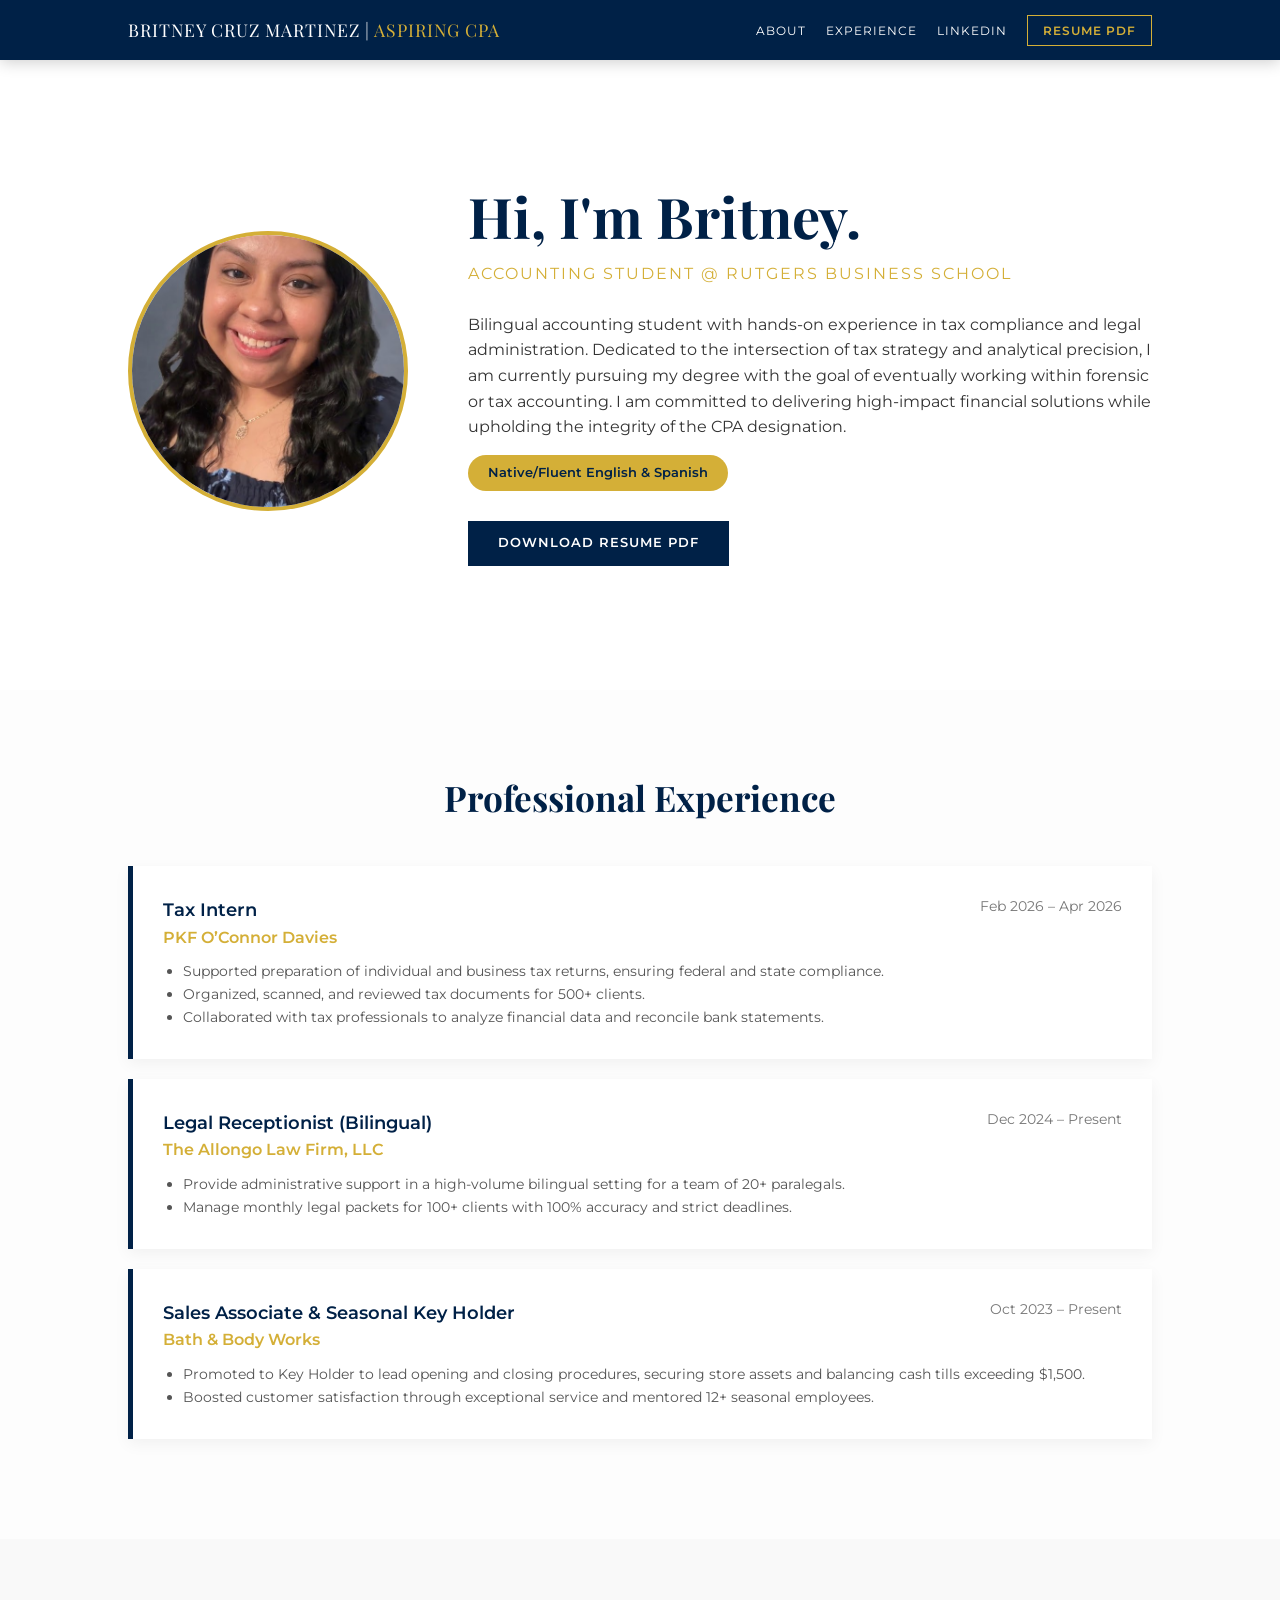
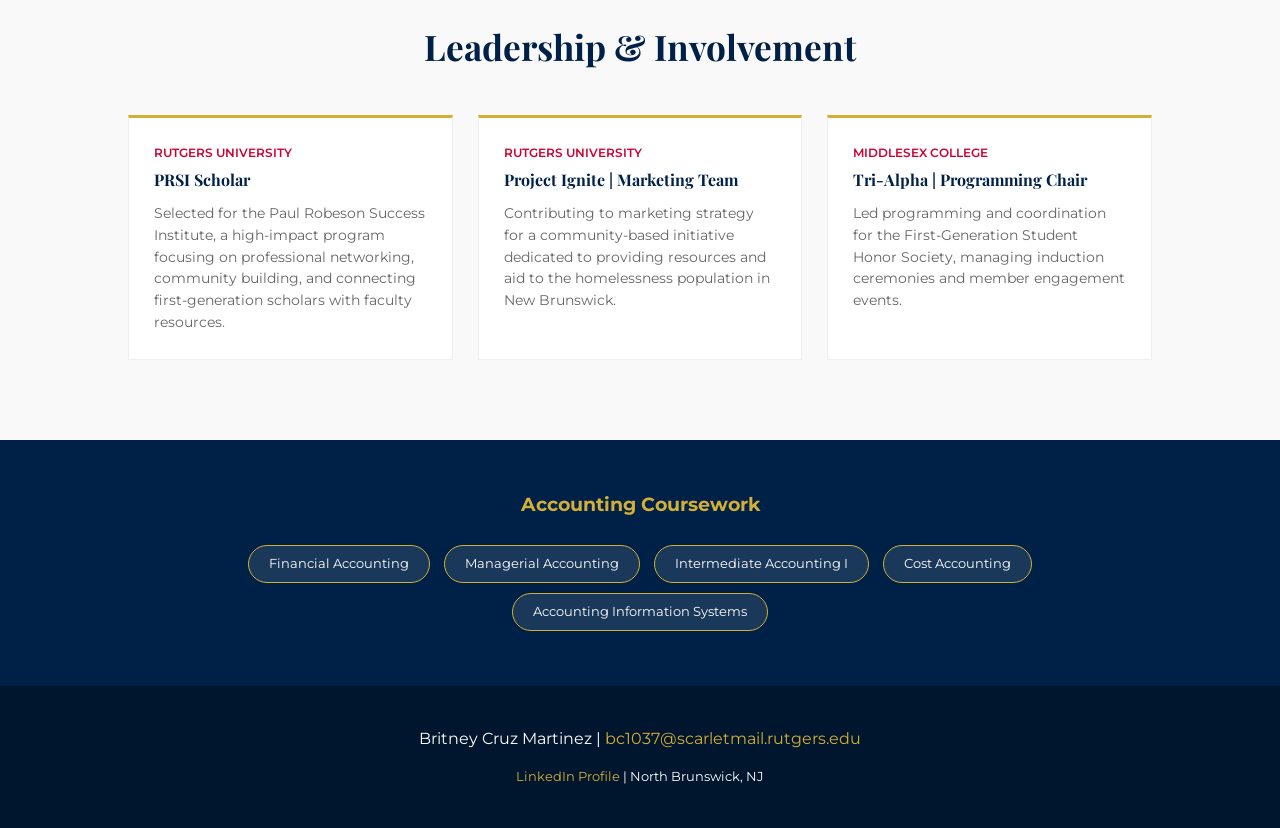
==== index.html @ cc2e30fb "Add files via upload" ====
<!DOCTYPE html>
<html lang="en">
<head>
    <meta charset="UTF-8">
    <meta name="viewport" content="width=device-width, initial-scale=1.0">
    <title>Britney Cruz Martinez | Aspiring CPA</title>
    <link href="https://fonts.googleapis.com/css2?family=Playfair+Display:wght@700&family=Montserrat:wght@300;400;600&display=swap" rel="stylesheet">
    <style>
        :root {
            --navy: #002147;
            --gold: #D4AF37;
            --white: #ffffff;
            --off-white: #FDFDFD;
            --text-dark: #333333;
            --transition: all 0.4s cubic-bezier(0.165, 0.84, 0.44, 1);
        }

        html { scroll-behavior: smooth; }
        * { margin: 0; padding: 0; box-sizing: border-box; }

        body {
            background-color: var(--off-white);
            color: var(--text-dark);
            font-family: 'Montserrat', sans-serif;
            line-height: 1.6;
        }

        /* --- Navigation --- */
        nav {
            position: sticky; top: 0; background: var(--navy);
            padding: 1rem 10%; display: flex; justify-content: space-between;
            align-items: center; z-index: 1000; box-shadow: 0 2px 15px rgba(0,0,0,0.2);
        }
        .logo { color: var(--white); font-family: 'Playfair Display', serif; font-size: 1.1rem; text-transform: uppercase; letter-spacing: 1px; }
        .logo span { color: var(--gold); }
        nav ul { display: flex; list-style: none; gap: 20px; align-items: center; }
        nav a { color: var(--white); text-decoration: none; font-size: 0.75rem; text-transform: uppercase; letter-spacing: 1px; transition: var(--transition); }
        nav a:hover { color: var(--gold); }
        .nav-resume { border: 1px solid var(--gold); padding: 7px 15px; color: var(--gold) !important; font-weight: 600; }

        /* --- Hero --- */
        .hero { padding: 80px 10%; display: flex; align-items: center; gap: 60px; min-height: 70vh; background: white; }
        .profile-frame img { width: 280px; height: 280px; border-radius: 50%; border: 4px solid var(--gold); object-fit: cover; }
        .hero-content h1 { font-family: 'Playfair Display', serif; font-size: 3.5rem; color: var(--navy); line-height: 1.1; }
        .hero-content h2 { color: var(--gold); font-weight: 400; text-transform: uppercase; letter-spacing: 2px; margin: 15px 0 25px 0; font-size: 1rem; }
        .hero-btn { display: inline-block; margin-top: 25px; padding: 12px 30px; background: var(--navy); color: white; text-decoration: none; font-weight: 600; font-size: 0.8rem; letter-spacing: 1px; text-transform: uppercase; transition: var(--transition); }
        .hero-btn:hover { background: var(--gold); color: var(--navy); }

        /* --- Experience Section --- */
        .experience { padding: 80px 10%; }
        .section-header { font-family: 'Playfair Display', serif; color: var(--navy); margin-bottom: 40px; text-align: center; font-size: 2.2rem; }
        .job-card { background: white; padding: 30px; margin-bottom: 20px; border-left: 5px solid var(--navy); box-shadow: 0 5px 15px rgba(0,0,0,0.05); }
        .job-header { display: flex; justify-content: space-between; align-items: flex-start; margin-bottom: 10px; }
        .job-title { font-weight: 600; color: var(--navy); font-size: 1.1rem; }
        .company { color: var(--gold); font-weight: 600; }
        .date { font-size: 0.85rem; color: #777; }
        .job-card ul { padding-left: 20px; font-size: 0.9rem; color: #555; }

        /* --- Leadership Grid --- */
        .leadership { padding: 80px 10%; background: #f9f9f9; }
        .lead-grid { display: grid; grid-template-columns: repeat(auto-fit, minmax(300px, 1fr)); gap: 25px; }
        .lead-card { background: white; padding: 25px; border: 1px solid #eee; border-top: 3px solid var(--gold); }
        .lead-card h4 { color: var(--navy); margin-bottom: 10px; font-family: 'Playfair Display', serif; }
        .lead-card p { font-size: 0.85rem; color: #666; }
        .tag-rutgers { color: #cc0033; font-weight: 600; font-size: 0.75rem; text-transform: uppercase; display: block; margin-bottom: 5px; }

        /* --- Skills Bar --- */
        .skills-bar { background: var(--navy); padding: 50px 10%; text-align: center; color: white; }
        .pill { display: inline-block; padding: 8px 20px; background: rgba(255,255,255,0.1); color: white; border: 1px solid var(--gold); border-radius: 50px; margin: 5px; font-size: 0.8rem; }
        .pill.gold { background: var(--gold); color: var(--navy); font-weight: 600; border: none; }

        footer { background: #00152e; color: white; padding: 40px 10%; text-align: center; }
        footer a { color: var(--gold); text-decoration: none; }

        @media (max-width: 768px) {
            .hero, .lead-grid { grid-template-columns: 1fr; flex-direction: column; text-align: center; }
            .hero-content h1 { font-size: 2.5rem; }
        }
    </style>
</head>
<body>

    <nav>
        <div class="logo">Britney Cruz Martinez | <span>Aspiring CPA</span></div>
        <ul>
            <li><a href="#about">About</a></li>
            <li><a href="#experience">Experience</a></li>
            <li><a href="https://www.linkedin.com/in/britneycruz" target="_blank">LinkedIn</a></li>
            <li><a href="assets/Resume.pdf" class="nav-resume" target="_blank">Resume PDF</a></li>
        </ul>
    </nav>

    <section class="hero" id="about">
        <div class="profile-frame">
            <img src="assets/ProfilePic.jpg" alt="Britney Cruz Martinez">
        </div>
        <div class="hero-content">
            <h1>Hi, I'm Britney.</h1>
            <h2>ACCOUNTING STUDENT @ RUTGERS BUSINESS SCHOOL</h2>
            <p>Bilingual accounting student with hands-on experience in tax compliance and legal administration. Dedicated to the intersection of tax strategy and analytical precision, I am currently pursuing my degree with the goal of eventually working within forensic or tax accounting. I am committed to delivering high-impact financial solutions while upholding the integrity of the CPA designation.</p>
            <div style="margin-top: 10px;">
                <span class="pill gold" style="color: var(--navy); margin-left: 0;">Native/Fluent English & Spanish</span>
            </div>
            <a href="assets/Resume.pdf" class="hero-btn" target="_blank">Download Resume PDF</a>
        </div>
    </section>

    <section class="experience" id="experience">
        <h2 class="section-header">Professional Experience</h2>

        <div class="job-card">
            <div class="job-header">
                <div>
                    <div class="job-title">Tax Intern</div>
                    <div class="company">PKF O’Connor Davies</div>
                </div>
                <div class="date">Feb 2026 – Apr 2026</div>
            </div>
            <ul>
                <li>Supported preparation of individual and business tax returns, ensuring federal and state compliance.</li>
                <li>Organized, scanned, and reviewed tax documents for 500+ clients.</li>
                <li>Collaborated with tax professionals to analyze financial data and reconcile bank statements.</li>
            </ul>
        </div>

        <div class="job-card">
            <div class="job-header">
                <div>
                    <div class="job-title">Legal Receptionist (Bilingual)</div>
                    <div class="company">The Allongo Law Firm, LLC</div>
                </div>
                <div class="date">Dec 2024 – Present</div>
            </div>
            <ul>
                <li>Provide administrative support in a high-volume bilingual setting for a team of 20+ paralegals.</li>
                <li>Manage monthly legal packets for 100+ clients with 100% accuracy and strict deadlines.</li>
            </ul>
        </div>

        <div class="job-card">
            <div class="job-header">
                <div>
                    <div class="job-title">Sales Associate & Seasonal Key Holder</div>
                    <div class="company">Bath & Body Works</div>
                </div>
                <div class="date">Oct 2023 – Present</div>
            </div>
            <ul>
                <li>Promoted to Key Holder to lead opening and closing procedures, securing store assets and balancing cash tills exceeding $1,500.</li>
                <li>Boosted customer satisfaction through exceptional service and mentored 12+ seasonal employees.</li>
            </ul>
        </div>
    </section>

    <section class="leadership" id="leadership">
        <h2 class="section-header">Leadership & Involvement</h2>
        <div class="lead-grid">
            <div class="lead-card">
                <span class="tag-rutgers">Rutgers University</span>
                <h4>PRSI Scholar</h4>
                <p>Selected for the Paul Robeson Success Institute, a high-impact program focusing on professional networking, community building, and connecting first-generation scholars with faculty resources.</p>
            </div>
            <div class="lead-card">
                <span class="tag-rutgers">Rutgers University</span>
                <h4>Project Ignite | Marketing Team</h4>
                <p>Contributing to marketing strategy for a community-based initiative dedicated to providing resources and aid to the homelessness population in New Brunswick.</p>
            </div>
            <div class="lead-card">
                <span class="tag-rutgers">Middlesex College</span>
                <h4>Tri-Alpha | Programming Chair</h4>
                <p>Led programming and coordination for the First-Generation Student Honor Society, managing induction ceremonies and member engagement events.</p>
            </div>
        </div>
    </section>

    <section class="skills-bar">
        <h3 style="margin-bottom: 20px; color: var(--gold);">Accounting Coursework</h3>
        <span class="pill">Financial Accounting</span>
        <span class="pill">Managerial Accounting</span>
        <span class="pill">Intermediate Accounting I</span>
        <span class="pill">Cost Accounting</span>
        <span class="pill">Accounting Information Systems</span>
    </section>

    <footer>
        <p>Britney Cruz Martinez | <a href="mailto:bc1037@scarletmail.rutgers.edu">bc1037@scarletmail.rutgers.edu</a></p>
        <div style="margin-top: 15px; font-size: 0.8rem;">
            <a href="https://www.linkedin.com/in/britneycruz" target="_blank">LinkedIn Profile</a> | North Brunswick, NJ
        </div>
    </footer>

</body>
</html>
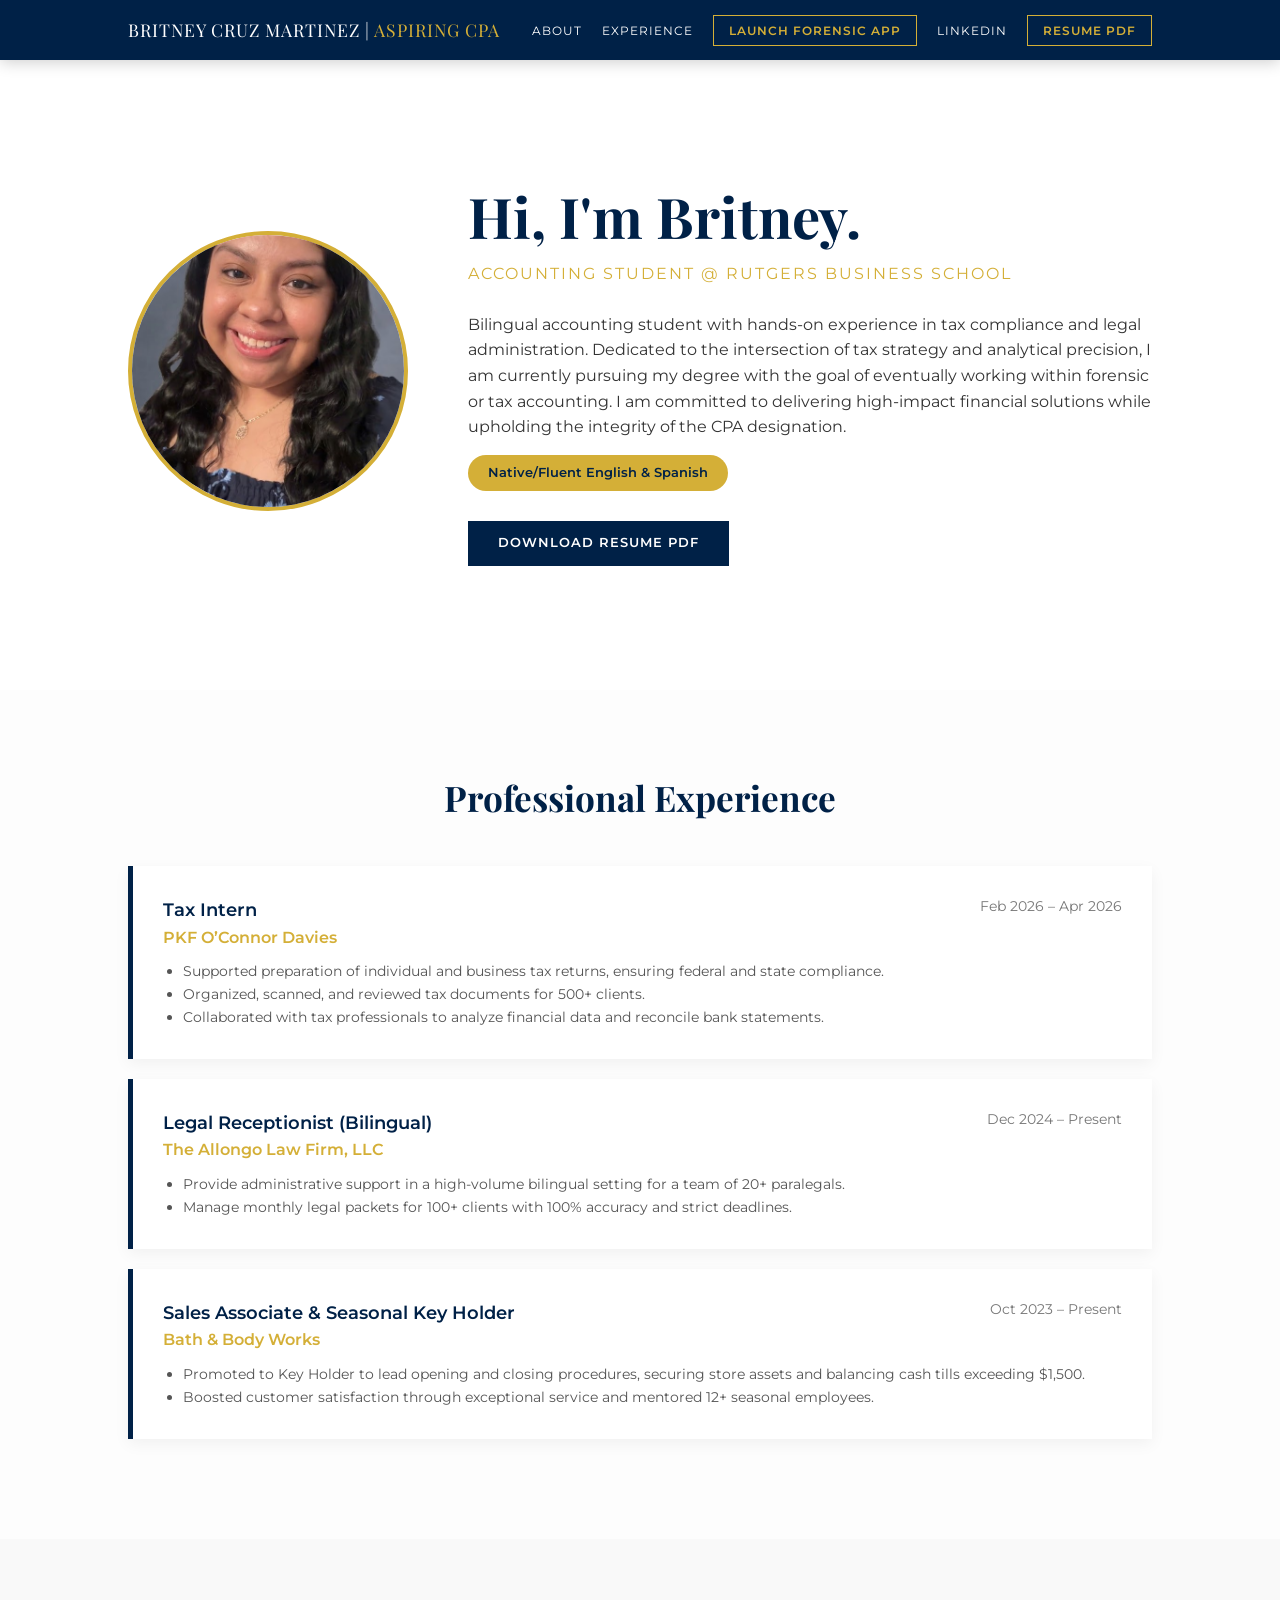
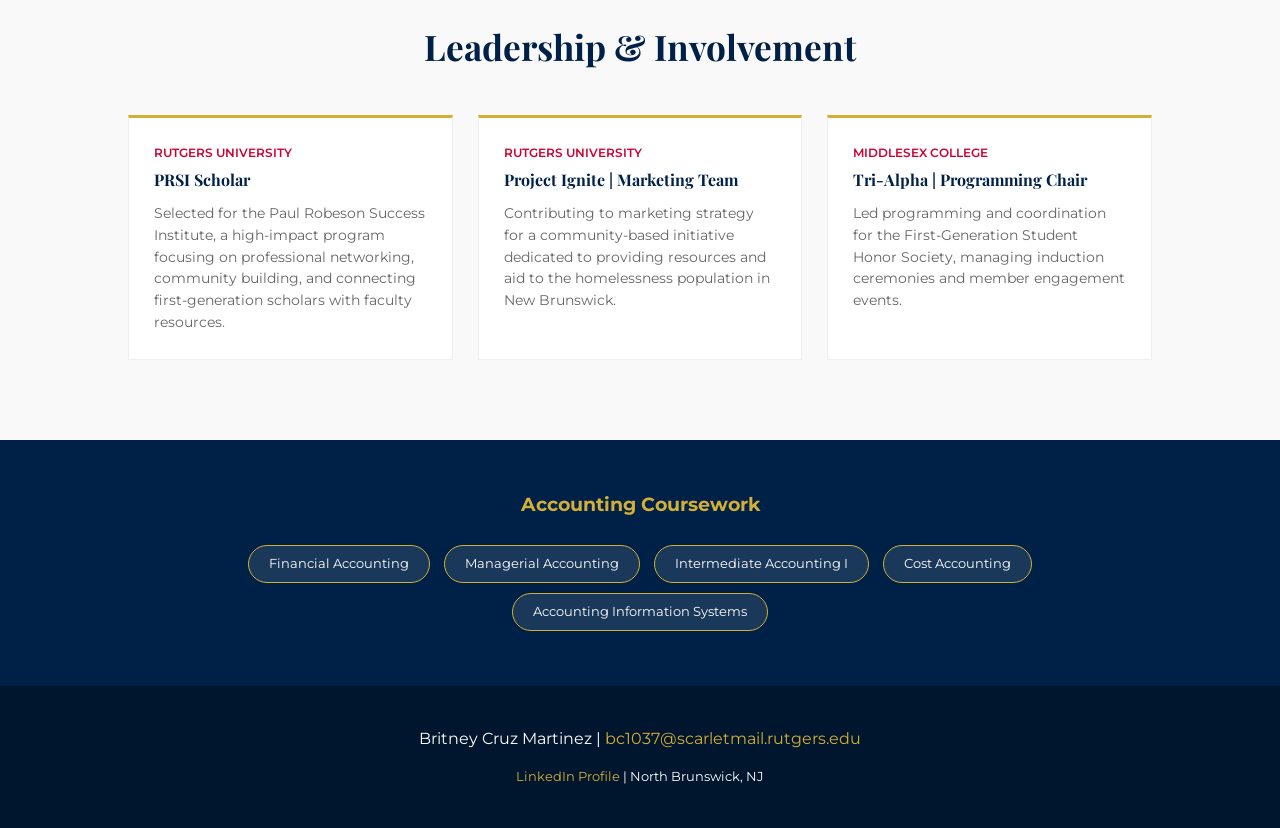
==== commit 068d55ab: "Update index.html" ====
--- a/index.html
+++ b/index.html
@@ -85,6 +85,7 @@
         <ul>
             <li><a href="#about">About</a></li>
             <li><a href="#experience">Experience</a></li>
+            <li><a href="app.html" class="nav-resume">Launch Forensic App</a></li>
             <li><a href="https://www.linkedin.com/in/britneycruz" target="_blank">LinkedIn</a></li>
             <li><a href="assets/Resume.pdf" class="nav-resume" target="_blank">Resume PDF</a></li>
         </ul>
@@ -190,4 +191,4 @@
     </footer>
 
 </body>
-</html>+</html>
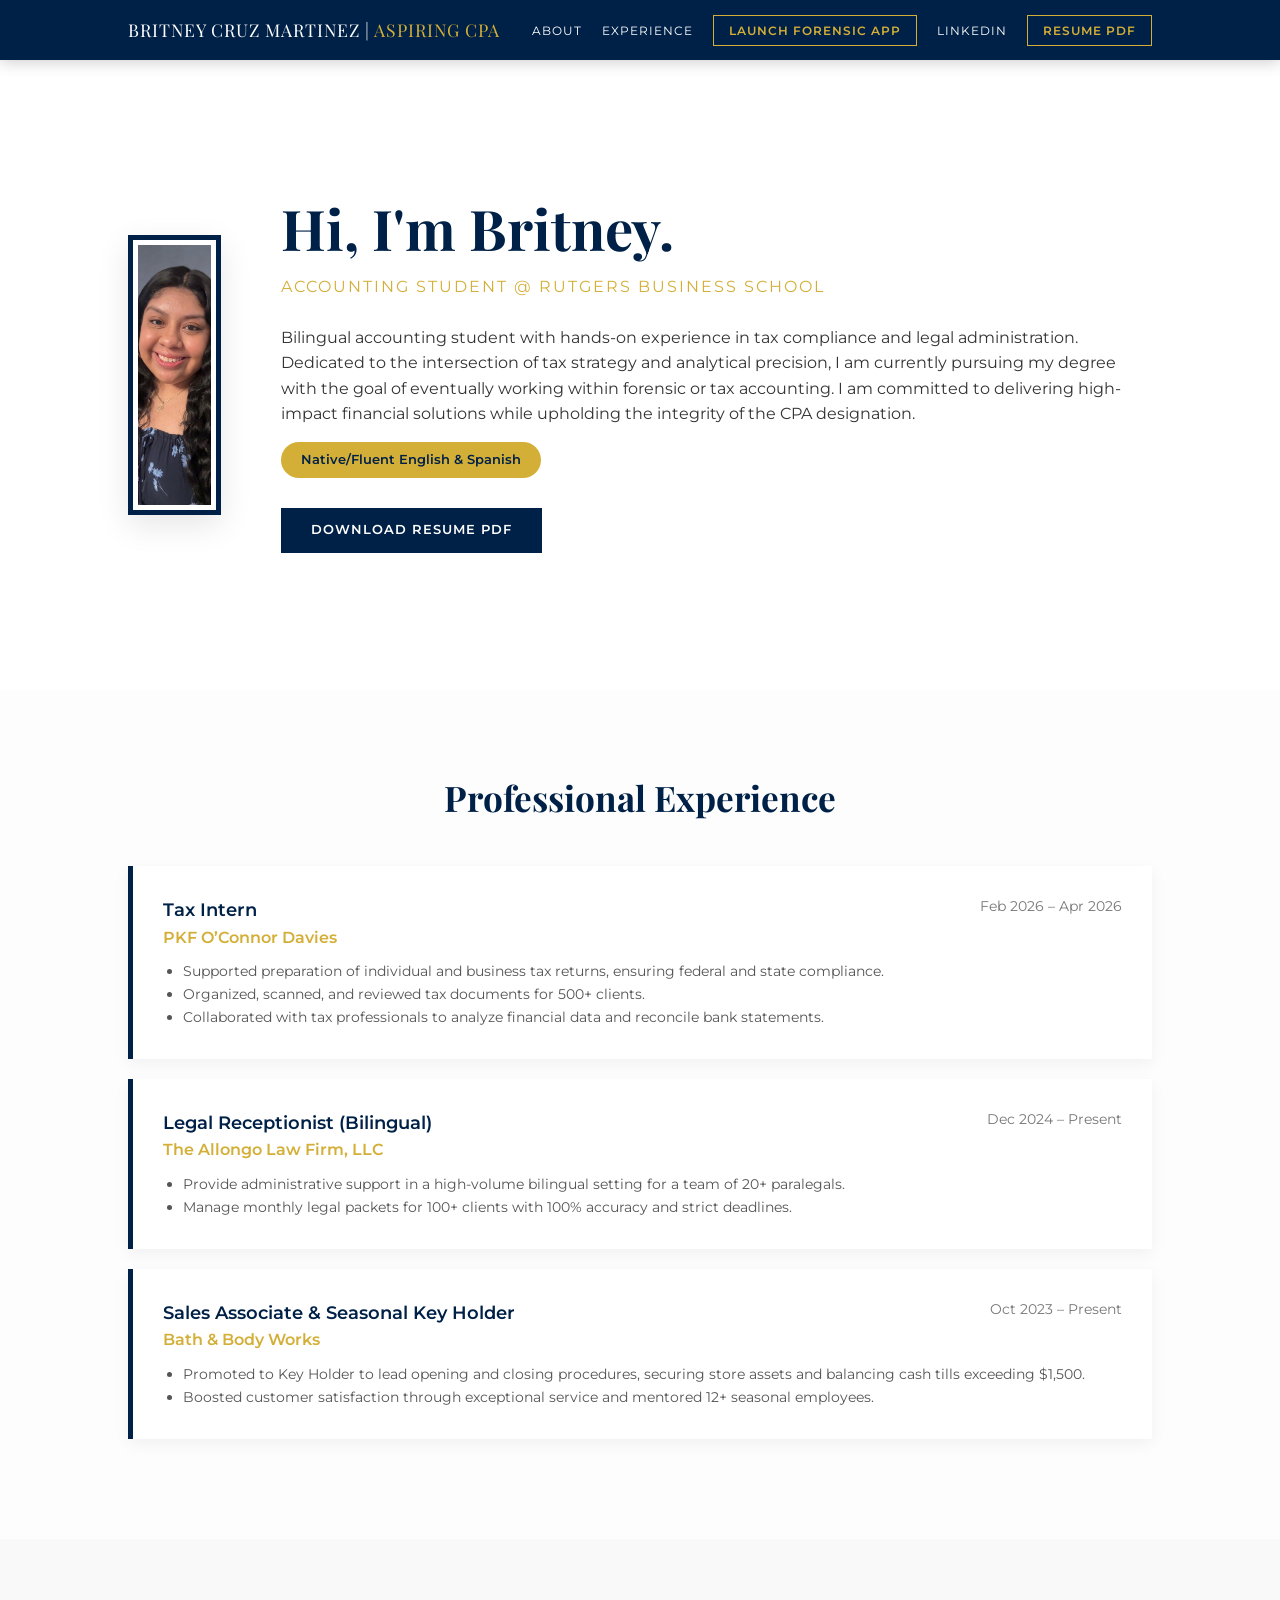
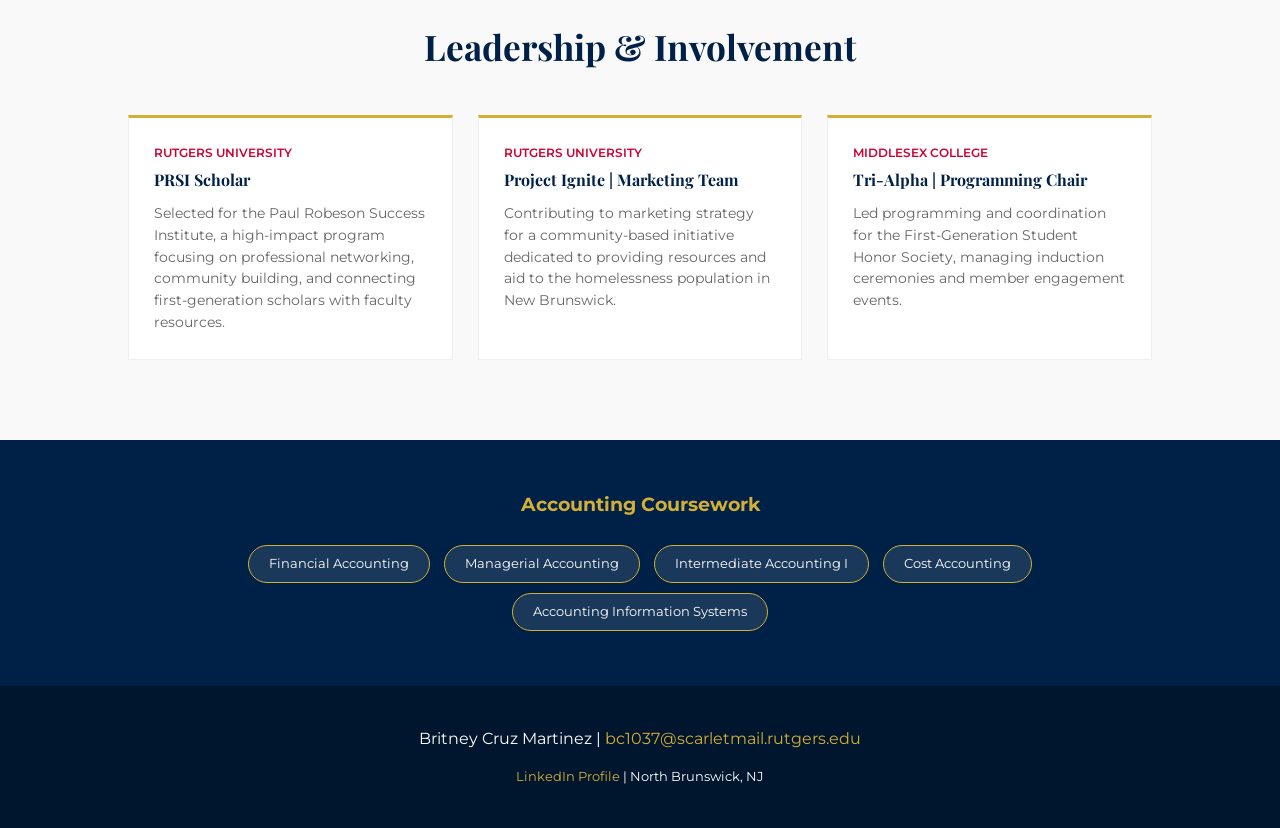
==== commit 8cac2b1d: "Update index.html" ====
--- a/index.html
+++ b/index.html
@@ -40,7 +40,25 @@
 
         /* --- Hero --- */
         .hero { padding: 80px 10%; display: flex; align-items: center; gap: 60px; min-height: 70vh; background: white; }
-        .profile-frame img { width: 280px; height: 280px; border-radius: 50%; border: 4px solid var(--gold); object-fit: cover; }
+        
+        /* UPDATED: Profile Frame style for Square with Border */
+        .profile-frame {
+            width: 280px;
+            height: 280px;
+            overflow: hidden;
+            background: white;
+            padding: 5px; /* Creates space between image and border */
+            border: 5px solid var(--navy); /* Subtle Navy border */
+            box-shadow: 0 10px 30px rgba(0,0,0,0.1);
+        }
+        
+        .profile-frame img {
+            width: 100%;
+            height: 100%;
+            object-fit: cover; /* Ensures image fills square without stretching */
+            border-radius: 0; /* Ensures it stays a square */
+        }
+        
         .hero-content h1 { font-family: 'Playfair Display', serif; font-size: 3.5rem; color: var(--navy); line-height: 1.1; }
         .hero-content h2 { color: var(--gold); font-weight: 400; text-transform: uppercase; letter-spacing: 2px; margin: 15px 0 25px 0; font-size: 1rem; }
         .hero-btn { display: inline-block; margin-top: 25px; padding: 12px 30px; background: var(--navy); color: white; text-decoration: none; font-weight: 600; font-size: 0.8rem; letter-spacing: 1px; text-transform: uppercase; transition: var(--transition); }
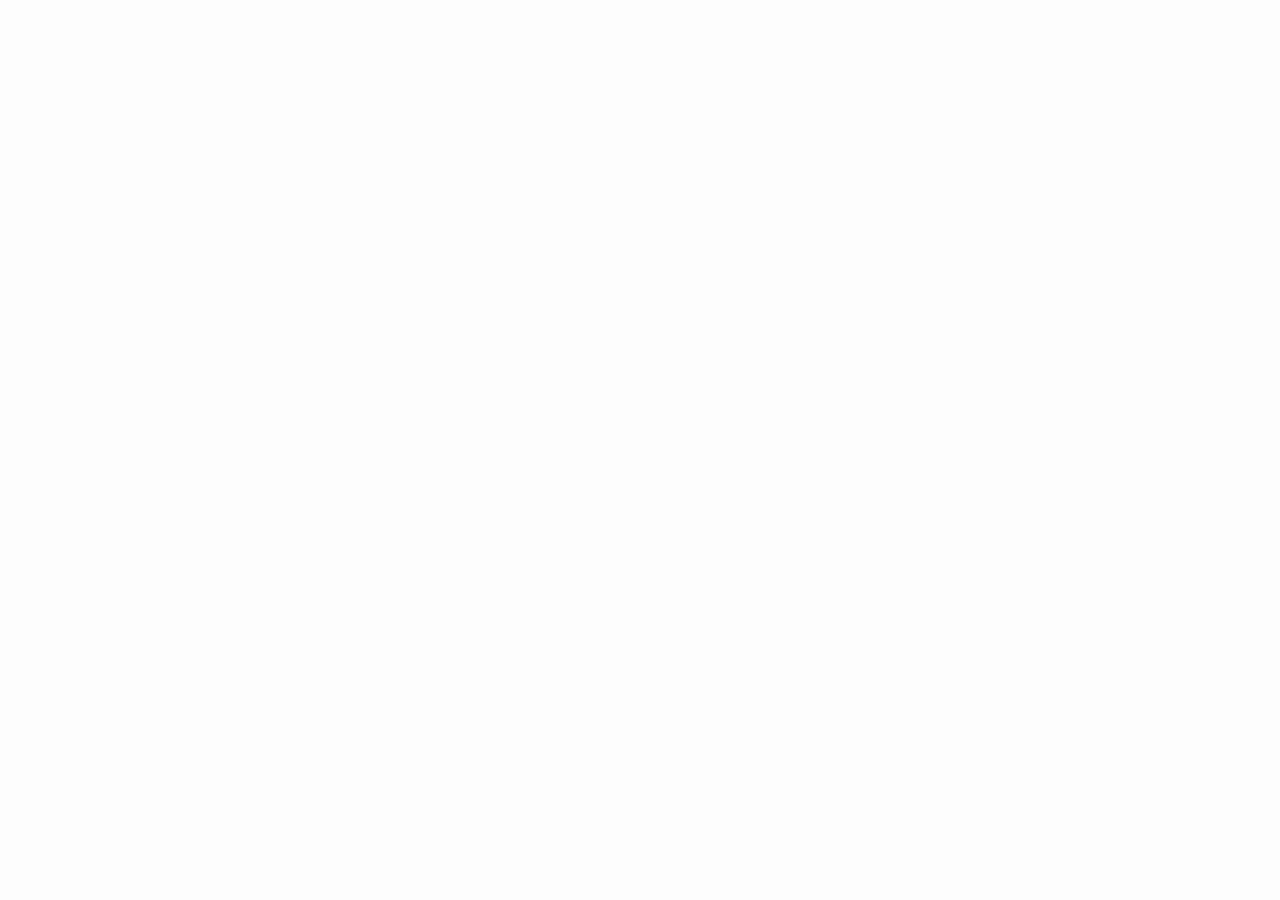
==== commit 20d355f1: "Update index.html" ====
--- a/index.html
+++ b/index.html
@@ -38,31 +38,76 @@
         nav a:hover { color: var(--gold); }
         .nav-resume { border: 1px solid var(--gold); padding: 7px 15px; color: var(--gold) !important; font-weight: 600; }
 
-        /* --- Hero --- */
-        .hero { padding: 80px 10%; display: flex; align-items: center; gap: 60px; min-height: 70vh; background: white; }
+        /* --- Hero Section --- */
+        .hero { padding: 80px 10%; display: flex; align-items: center; gap: 50px; min-height: 80vh; background: white; flex-wrap: wrap; }
         
-        /* UPDATED: Profile Frame style for Square with Border */
+        .profile-container { position: relative; }
+        
         .profile-frame {
-            width: 280px;
-            height: 280px;
+            width: 240px;
+            height: 340px;
             overflow: hidden;
-            background: white;
-            padding: 5px; /* Creates space between image and border */
-            border: 5px solid var(--navy); /* Subtle Navy border */
-            box-shadow: 0 10px 30px rgba(0,0,0,0.1);
+            border: 4px solid var(--navy);
+            box-shadow: 10px 10px 0px var(--gold);
         }
         
         .profile-frame img {
             width: 100%;
             height: 100%;
-            object-fit: cover; /* Ensures image fills square without stretching */
-            border-radius: 0; /* Ensures it stays a square */
+            object-fit: cover;
+            object-position: top;
+        }
+
+        .hero-content { flex: 1; min-width: 300px; }
+        .hero-content h1 { font-family: 'Playfair Display', serif; font-size: 3.5rem; color: var(--navy); line-height: 1.1; }
+        .hero-content h2 { color: var(--gold); font-weight: 400; text-transform: uppercase; letter-spacing: 2px; margin: 10px 0 20px 0; font-size: 1rem; }
+        
+        /* --- Forensic App Feature Box --- */
+        .app-highlight-box {
+            background: var(--off-white);
+            border: 2px solid var(--navy);
+            padding: 25px;
+            margin-top: 30px;
+            position: relative;
+            border-left: 8px solid var(--gold);
+        }
+        .app-highlight-box h3 {
+            font-family: 'Playfair Display', serif;
+            color: var(--navy);
+            margin-bottom: 10px;
+            font-size: 1.4rem;
+        }
+        .app-highlight-box p {
+            font-size: 0.9rem;
+            margin-bottom: 15px;
+            color: #555;
         }
         
-        .hero-content h1 { font-family: 'Playfair Display', serif; font-size: 3.5rem; color: var(--navy); line-height: 1.1; }
-        .hero-content h2 { color: var(--gold); font-weight: 400; text-transform: uppercase; letter-spacing: 2px; margin: 15px 0 25px 0; font-size: 1rem; }
-        .hero-btn { display: inline-block; margin-top: 25px; padding: 12px 30px; background: var(--navy); color: white; text-decoration: none; font-weight: 600; font-size: 0.8rem; letter-spacing: 1px; text-transform: uppercase; transition: var(--transition); }
+        .btn-group { display: flex; gap: 15px; flex-wrap: wrap; }
+        
+        .hero-btn { 
+            display: inline-block; 
+            padding: 12px 25px; 
+            background: var(--navy); 
+            color: white; 
+            text-decoration: none; 
+            font-weight: 600; 
+            font-size: 0.8rem; 
+            letter-spacing: 1px; 
+            text-transform: uppercase; 
+            transition: var(--transition); 
+        }
         .hero-btn:hover { background: var(--gold); color: var(--navy); }
+        
+        .hero-btn.outline {
+            background: transparent;
+            border: 2px solid var(--navy);
+            color: var(--navy);
+        }
+        .hero-btn.outline:hover {
+            background: var(--navy);
+            color: white;
+        }
 
         /* --- Experience Section --- */
         .experience { padding: 80px 10%; }
@@ -76,137 +121,5 @@
 
         /* --- Leadership Grid --- */
         .leadership { padding: 80px 10%; background: #f9f9f9; }
-        .lead-grid { display: grid; grid-template-columns: repeat(auto-fit, minmax(300px, 1fr)); gap: 25px; }
-        .lead-card { background: white; padding: 25px; border: 1px solid #eee; border-top: 3px solid var(--gold); }
-        .lead-card h4 { color: var(--navy); margin-bottom: 10px; font-family: 'Playfair Display', serif; }
-        .lead-card p { font-size: 0.85rem; color: #666; }
-        .tag-rutgers { color: #cc0033; font-weight: 600; font-size: 0.75rem; text-transform: uppercase; display: block; margin-bottom: 5px; }
-
-        /* --- Skills Bar --- */
-        .skills-bar { background: var(--navy); padding: 50px 10%; text-align: center; color: white; }
-        .pill { display: inline-block; padding: 8px 20px; background: rgba(255,255,255,0.1); color: white; border: 1px solid var(--gold); border-radius: 50px; margin: 5px; font-size: 0.8rem; }
-        .pill.gold { background: var(--gold); color: var(--navy); font-weight: 600; border: none; }
-
-        footer { background: #00152e; color: white; padding: 40px 10%; text-align: center; }
-        footer a { color: var(--gold); text-decoration: none; }
-
-        @media (max-width: 768px) {
-            .hero, .lead-grid { grid-template-columns: 1fr; flex-direction: column; text-align: center; }
-            .hero-content h1 { font-size: 2.5rem; }
-        }
-    </style>
-</head>
-<body>
-
-    <nav>
-        <div class="logo">Britney Cruz Martinez | <span>Aspiring CPA</span></div>
-        <ul>
-            <li><a href="#about">About</a></li>
-            <li><a href="#experience">Experience</a></li>
-            <li><a href="app.html" class="nav-resume">Launch Forensic App</a></li>
-            <li><a href="https://www.linkedin.com/in/britneycruz" target="_blank">LinkedIn</a></li>
-            <li><a href="assets/Resume.pdf" class="nav-resume" target="_blank">Resume PDF</a></li>
-        </ul>
-    </nav>
-
-    <section class="hero" id="about">
-        <div class="profile-frame">
-            <img src="assets/ProfilePic.jpg" alt="Britney Cruz Martinez">
-        </div>
-        <div class="hero-content">
-            <h1>Hi, I'm Britney.</h1>
-            <h2>ACCOUNTING STUDENT @ RUTGERS BUSINESS SCHOOL</h2>
-            <p>Bilingual accounting student with hands-on experience in tax compliance and legal administration. Dedicated to the intersection of tax strategy and analytical precision, I am currently pursuing my degree with the goal of eventually working within forensic or tax accounting. I am committed to delivering high-impact financial solutions while upholding the integrity of the CPA designation.</p>
-            <div style="margin-top: 10px;">
-                <span class="pill gold" style="color: var(--navy); margin-left: 0;">Native/Fluent English & Spanish</span>
-            </div>
-            <a href="assets/Resume.pdf" class="hero-btn" target="_blank">Download Resume PDF</a>
-        </div>
-    </section>
-
-    <section class="experience" id="experience">
-        <h2 class="section-header">Professional Experience</h2>
-
-        <div class="job-card">
-            <div class="job-header">
-                <div>
-                    <div class="job-title">Tax Intern</div>
-                    <div class="company">PKF O’Connor Davies</div>
-                </div>
-                <div class="date">Feb 2026 – Apr 2026</div>
-            </div>
-            <ul>
-                <li>Supported preparation of individual and business tax returns, ensuring federal and state compliance.</li>
-                <li>Organized, scanned, and reviewed tax documents for 500+ clients.</li>
-                <li>Collaborated with tax professionals to analyze financial data and reconcile bank statements.</li>
-            </ul>
-        </div>
-
-        <div class="job-card">
-            <div class="job-header">
-                <div>
-                    <div class="job-title">Legal Receptionist (Bilingual)</div>
-                    <div class="company">The Allongo Law Firm, LLC</div>
-                </div>
-                <div class="date">Dec 2024 – Present</div>
-            </div>
-            <ul>
-                <li>Provide administrative support in a high-volume bilingual setting for a team of 20+ paralegals.</li>
-                <li>Manage monthly legal packets for 100+ clients with 100% accuracy and strict deadlines.</li>
-            </ul>
-        </div>
-
-        <div class="job-card">
-            <div class="job-header">
-                <div>
-                    <div class="job-title">Sales Associate & Seasonal Key Holder</div>
-                    <div class="company">Bath & Body Works</div>
-                </div>
-                <div class="date">Oct 2023 – Present</div>
-            </div>
-            <ul>
-                <li>Promoted to Key Holder to lead opening and closing procedures, securing store assets and balancing cash tills exceeding $1,500.</li>
-                <li>Boosted customer satisfaction through exceptional service and mentored 12+ seasonal employees.</li>
-            </ul>
-        </div>
-    </section>
-
-    <section class="leadership" id="leadership">
-        <h2 class="section-header">Leadership & Involvement</h2>
-        <div class="lead-grid">
-            <div class="lead-card">
-                <span class="tag-rutgers">Rutgers University</span>
-                <h4>PRSI Scholar</h4>
-                <p>Selected for the Paul Robeson Success Institute, a high-impact program focusing on professional networking, community building, and connecting first-generation scholars with faculty resources.</p>
-            </div>
-            <div class="lead-card">
-                <span class="tag-rutgers">Rutgers University</span>
-                <h4>Project Ignite | Marketing Team</h4>
-                <p>Contributing to marketing strategy for a community-based initiative dedicated to providing resources and aid to the homelessness population in New Brunswick.</p>
-            </div>
-            <div class="lead-card">
-                <span class="tag-rutgers">Middlesex College</span>
-                <h4>Tri-Alpha | Programming Chair</h4>
-                <p>Led programming and coordination for the First-Generation Student Honor Society, managing induction ceremonies and member engagement events.</p>
-            </div>
-        </div>
-    </section>
-
-    <section class="skills-bar">
-        <h3 style="margin-bottom: 20px; color: var(--gold);">Accounting Coursework</h3>
-        <span class="pill">Financial Accounting</span>
-        <span class="pill">Managerial Accounting</span>
-        <span class="pill">Intermediate Accounting I</span>
-        <span class="pill">Cost Accounting</span>
-        <span class="pill">Accounting Information Systems</span>
-    </section>
-
-    <footer>
-        <p>Britney Cruz Martinez | <a href="mailto:bc1037@scarletmail.rutgers.edu">bc1037@scarletmail.rutgers.edu</a></p>
-        <div style="margin-top: 15px; font-size: 0.8rem;">
-            <a href="https://www.linkedin.com/in/britneycruz" target="_blank">LinkedIn Profile</a> | North Brunswick, NJ
-        </div>
-    </footer>
-
-</body>
-</html>
+        .lead-grid { display: grid; grid-template-columns: repeat(auto-fit, minmax(300px, 1fr)); gap:
+            
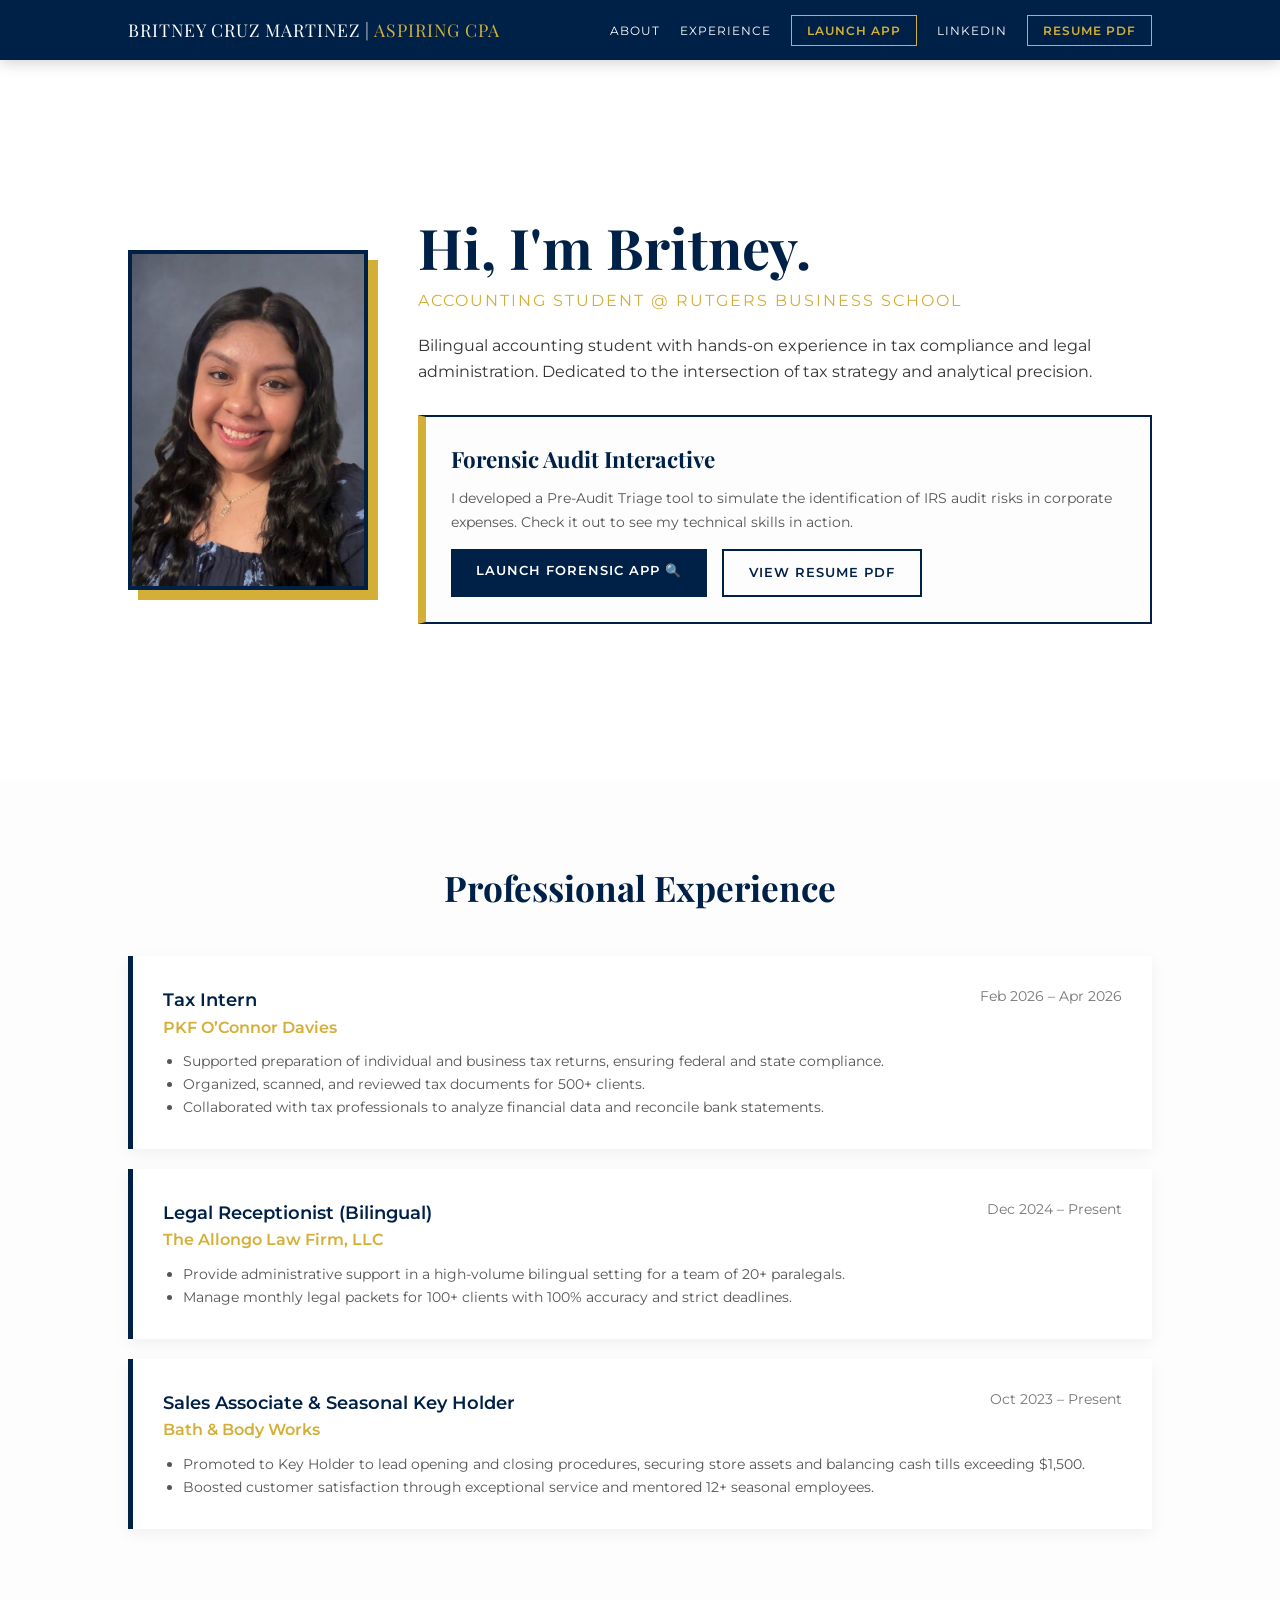
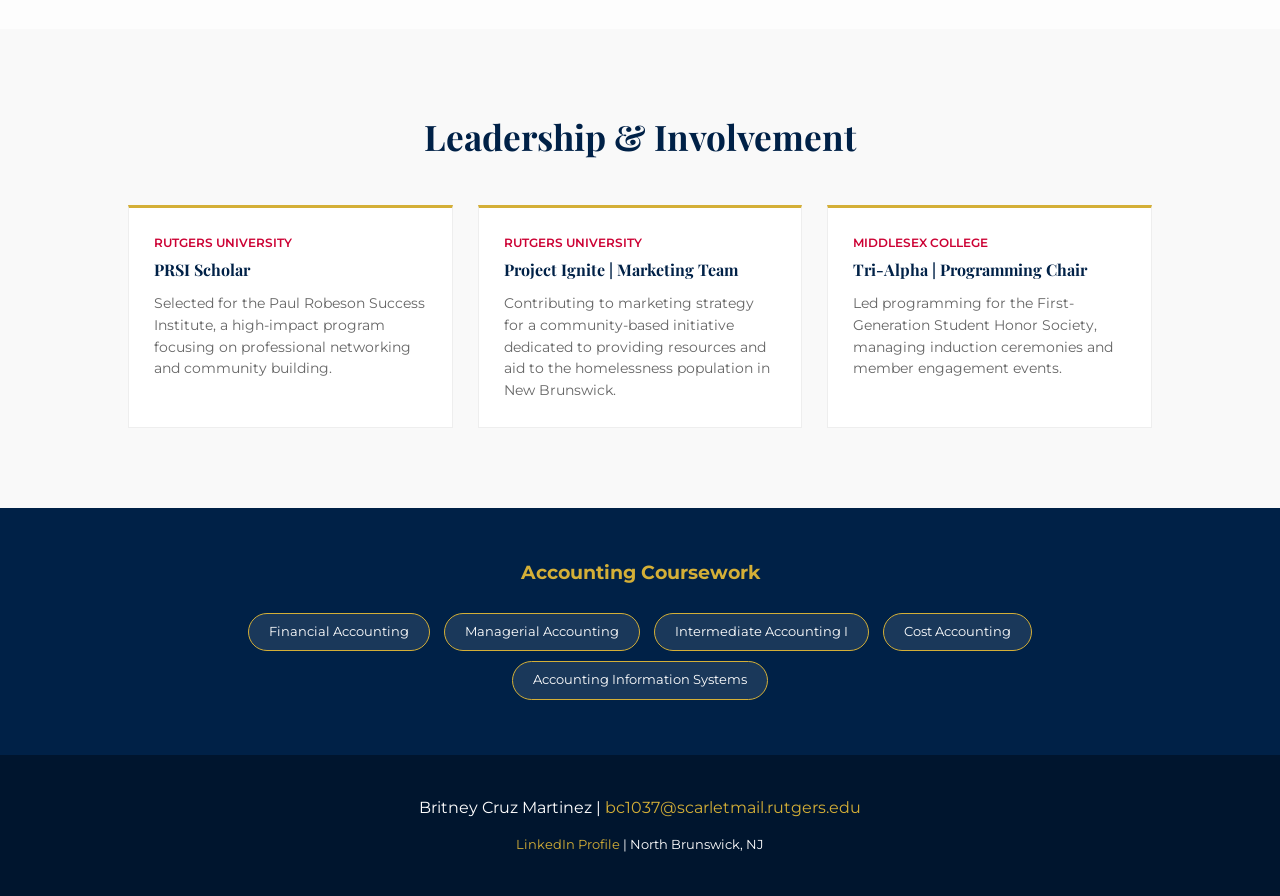
==== commit 1d7f6d4a: "Update index.html" ====
--- a/index.html
+++ b/index.html
@@ -41,8 +41,6 @@
         /* --- Hero Section --- */
         .hero { padding: 80px 10%; display: flex; align-items: center; gap: 50px; min-height: 80vh; background: white; flex-wrap: wrap; }
         
-        .profile-container { position: relative; }
-        
         .profile-frame {
             width: 240px;
             height: 340px;
@@ -121,5 +119,145 @@
 
         /* --- Leadership Grid --- */
         .leadership { padding: 80px 10%; background: #f9f9f9; }
-        .lead-grid { display: grid; grid-template-columns: repeat(auto-fit, minmax(300px, 1fr)); gap:
+        .lead-grid { display: grid; grid-template-columns: repeat(auto-fit, minmax(300px, 1fr)); gap: 25px; }
+        .lead-card { background: white; padding: 25px; border: 1px solid #eee; border-top: 3px solid var(--gold); }
+        .lead-card h4 { color: var(--navy); margin-bottom: 10px; font-family: 'Playfair Display', serif; }
+        .lead-card p { font-size: 0.85rem; color: #666; }
+        .tag-rutgers { color: #cc0033; font-weight: 600; font-size: 0.75rem; text-transform: uppercase; display: block; margin-bottom: 5px; }
+
+        /* --- Skills Bar --- */
+        .skills-bar { background: var(--navy); padding: 50px 10%; text-align: center; color: white; }
+        .pill { display: inline-block; padding: 8px 20px; background: rgba(255,255,255,0.1); color: white; border: 1px solid var(--gold); border-radius: 50px; margin: 5px; font-size: 0.8rem; }
+        .pill.gold { background: var(--gold); color: var(--navy); font-weight: 600; border: none; }
+
+        footer { background: #00152e; color: white; padding: 40px 10%; text-align: center; }
+        footer a { color: var(--gold); text-decoration: none; }
+
+        @media (max-width: 768px) {
+            .hero { flex-direction: column; text-align: center; padding: 40px 5%; }
+            .btn-group { justify-content: center; }
+            .profile-frame { margin: 0 auto; }
+        }
+    </style>
+</head>
+<body>
+
+    <nav>
+        <div class="logo">Britney Cruz Martinez | <span>Aspiring CPA</span></div>
+        <ul>
+            <li><a href="#about">About</a></li>
+            <li><a href="#experience">Experience</a></li>
+            <li><a href="app.html" class="nav-resume">Launch App</a></li>
+            <li><a href="https://www.linkedin.com/in/britneycruz" target="_blank">LinkedIn</a></li>
+            <li><a href="assets/Resume.pdf" class="nav-resume" target="_blank">Resume PDF</a></li>
+        </ul>
+    </nav>
+
+    <section class="hero" id="about">
+        <div class="profile-container">
+            <div class="profile-frame">
+                <img src="assets/ProfilePic.jpg" alt="Britney Cruz Martinez">
+            </div>
+        </div>
+        <div class="hero-content">
+            <h1>Hi, I'm Britney.</h1>
+            <h2>ACCOUNTING STUDENT @ RUTGERS BUSINESS SCHOOL</h2>
+            <p>Bilingual accounting student with hands-on experience in tax compliance and legal administration. Dedicated to the intersection of tax strategy and analytical precision.</p>
             
+            <div class="app-highlight-box">
+                <h3>Forensic Audit Interactive</h3>
+                <p>I developed a Pre-Audit Triage tool to simulate the identification of IRS audit risks in corporate expenses. Check it out to see my technical skills in action.</p>
+                <div class="btn-group">
+                    <a href="app.html" class="hero-btn">Launch Forensic App 🔍</a>
+                    <a href="assets/Resume.pdf" class="hero-btn outline" target="_blank">View Resume PDF</a>
+                </div>
+            </div>
+        </div>
+    </section>
+
+    <section class="experience" id="experience">
+        <h2 class="section-header">Professional Experience</h2>
+
+        <div class="job-card">
+            <div class="job-header">
+                <div>
+                    <div class="job-title">Tax Intern</div>
+                    <div class="company">PKF O’Connor Davies</div>
+                </div>
+                <div class="date">Feb 2026 – Apr 2026</div>
+            </div>
+            <ul>
+                <li>Supported preparation of individual and business tax returns, ensuring federal and state compliance.</li>
+                <li>Organized, scanned, and reviewed tax documents for 500+ clients.</li>
+                <li>Collaborated with tax professionals to analyze financial data and reconcile bank statements.</li>
+            </ul>
+        </div>
+
+        <div class="job-card">
+            <div class="job-header">
+                <div>
+                    <div class="job-title">Legal Receptionist (Bilingual)</div>
+                    <div class="company">The Allongo Law Firm, LLC</div>
+                </div>
+                <div class="date">Dec 2024 – Present</div>
+            </div>
+            <ul>
+                <li>Provide administrative support in a high-volume bilingual setting for a team of 20+ paralegals.</li>
+                <li>Manage monthly legal packets for 100+ clients with 100% accuracy and strict deadlines.</li>
+            </ul>
+        </div>
+
+        <div class="job-card">
+            <div class="job-header">
+                <div>
+                    <div class="job-title">Sales Associate & Seasonal Key Holder</div>
+                    <div class="company">Bath & Body Works</div>
+                </div>
+                <div class="date">Oct 2023 – Present</div>
+            </div>
+            <ul>
+                <li>Promoted to Key Holder to lead opening and closing procedures, securing store assets and balancing cash tills exceeding $1,500.</li>
+                <li>Boosted customer satisfaction through exceptional service and mentored 12+ seasonal employees.</li>
+            </ul>
+        </div>
+    </section>
+
+    <section class="leadership" id="leadership">
+        <h2 class="section-header">Leadership & Involvement</h2>
+        <div class="lead-grid">
+            <div class="lead-card">
+                <span class="tag-rutgers">Rutgers University</span>
+                <h4>PRSI Scholar</h4>
+                <p>Selected for the Paul Robeson Success Institute, a high-impact program focusing on professional networking and community building.</p>
+            </div>
+            <div class="lead-card">
+                <span class="tag-rutgers">Rutgers University</span>
+                <h4>Project Ignite | Marketing Team</h4>
+                <p>Contributing to marketing strategy for a community-based initiative dedicated to providing resources and aid to the homelessness population in New Brunswick.</p>
+            </div>
+            <div class="lead-card">
+                <span class="tag-rutgers">Middlesex College</span>
+                <h4>Tri-Alpha | Programming Chair</h4>
+                <p>Led programming for the First-Generation Student Honor Society, managing induction ceremonies and member engagement events.</p>
+            </div>
+        </div>
+    </section>
+
+    <section class="skills-bar">
+        <h3 style="margin-bottom: 20px; color: var(--gold);">Accounting Coursework</h3>
+        <span class="pill">Financial Accounting</span>
+        <span class="pill">Managerial Accounting</span>
+        <span class="pill">Intermediate Accounting I</span>
+        <span class="pill">Cost Accounting</span>
+        <span class="pill">Accounting Information Systems</span>
+    </section>
+
+    <footer>
+        <p>Britney Cruz Martinez | <a href="mailto:bc1037@scarletmail.rutgers.edu">bc1037@scarletmail.rutgers.edu</a></p>
+        <div style="margin-top: 15px; font-size: 0.8rem;">
+            <a href="https://www.linkedin.com/in/britneycruz" target="_blank">LinkedIn Profile</a> | North Brunswick, NJ
+        </div>
+    </footer>
+
+</body>
+</html>
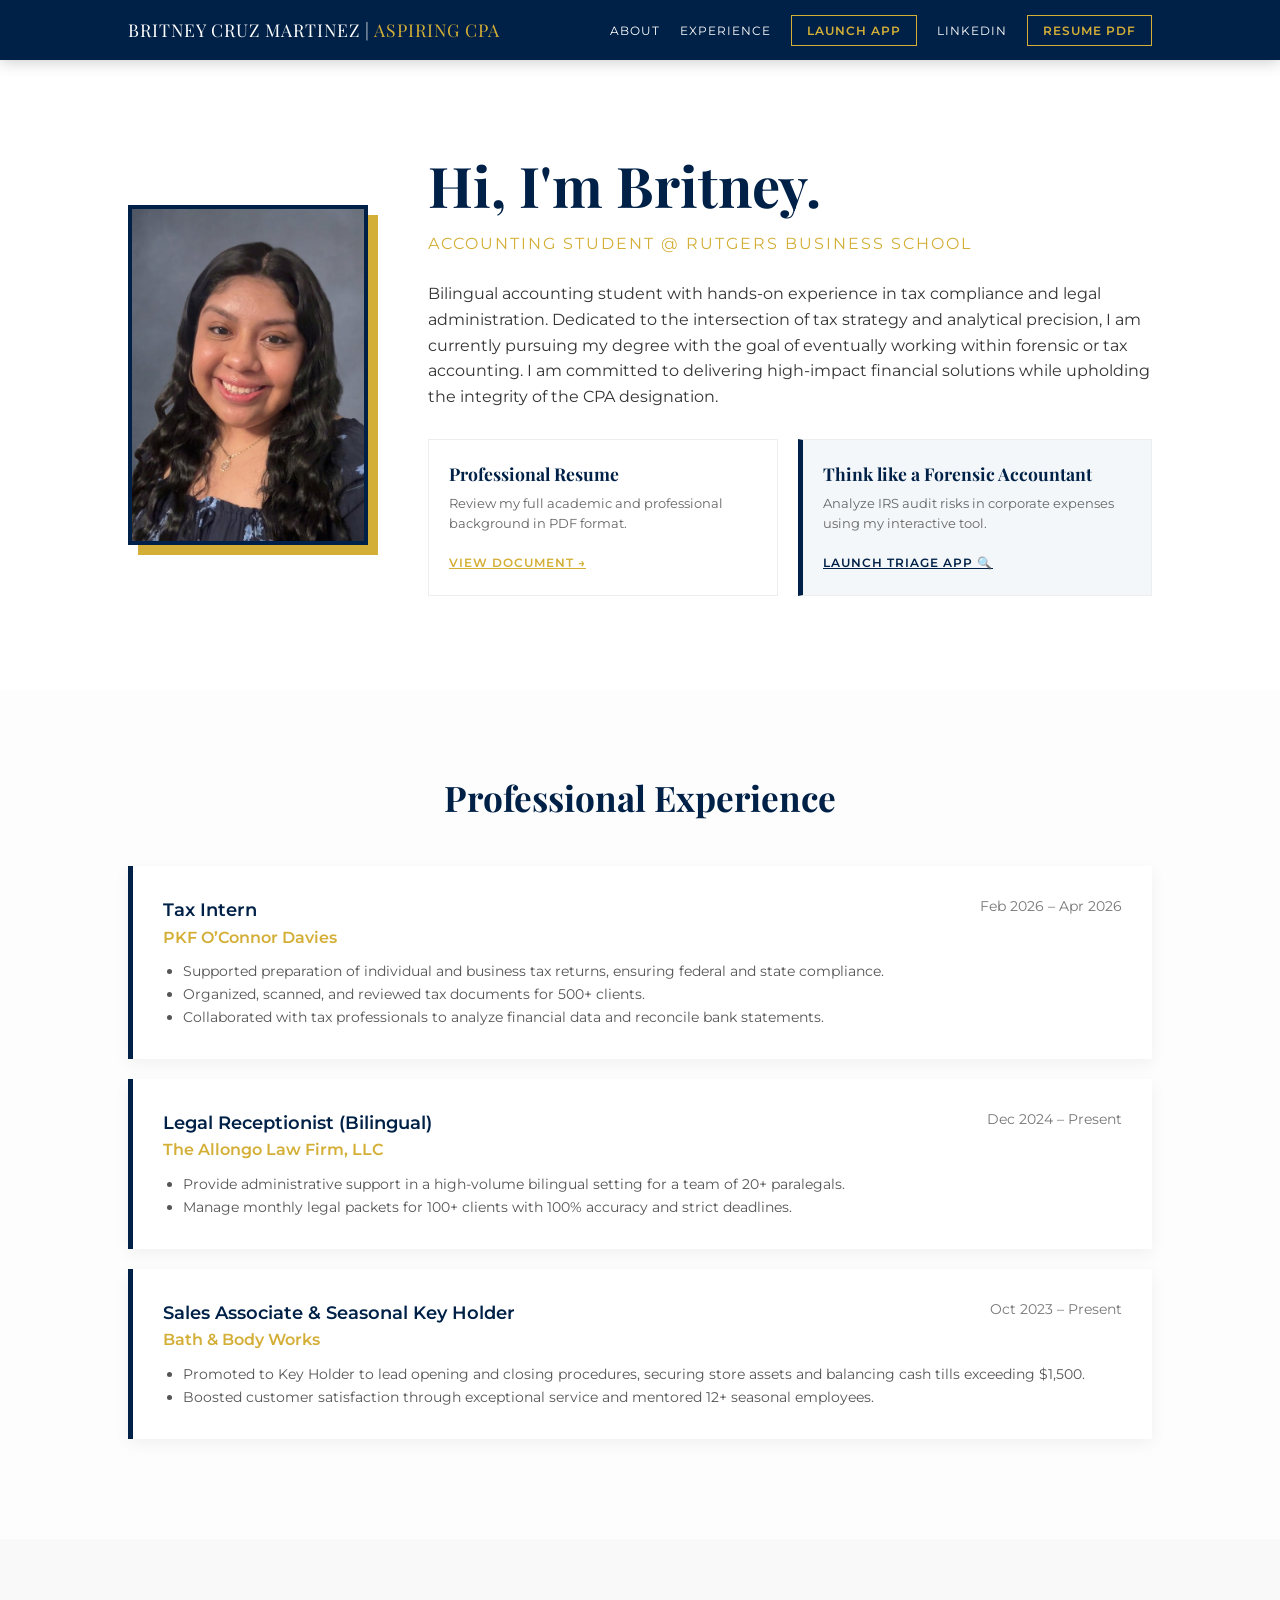
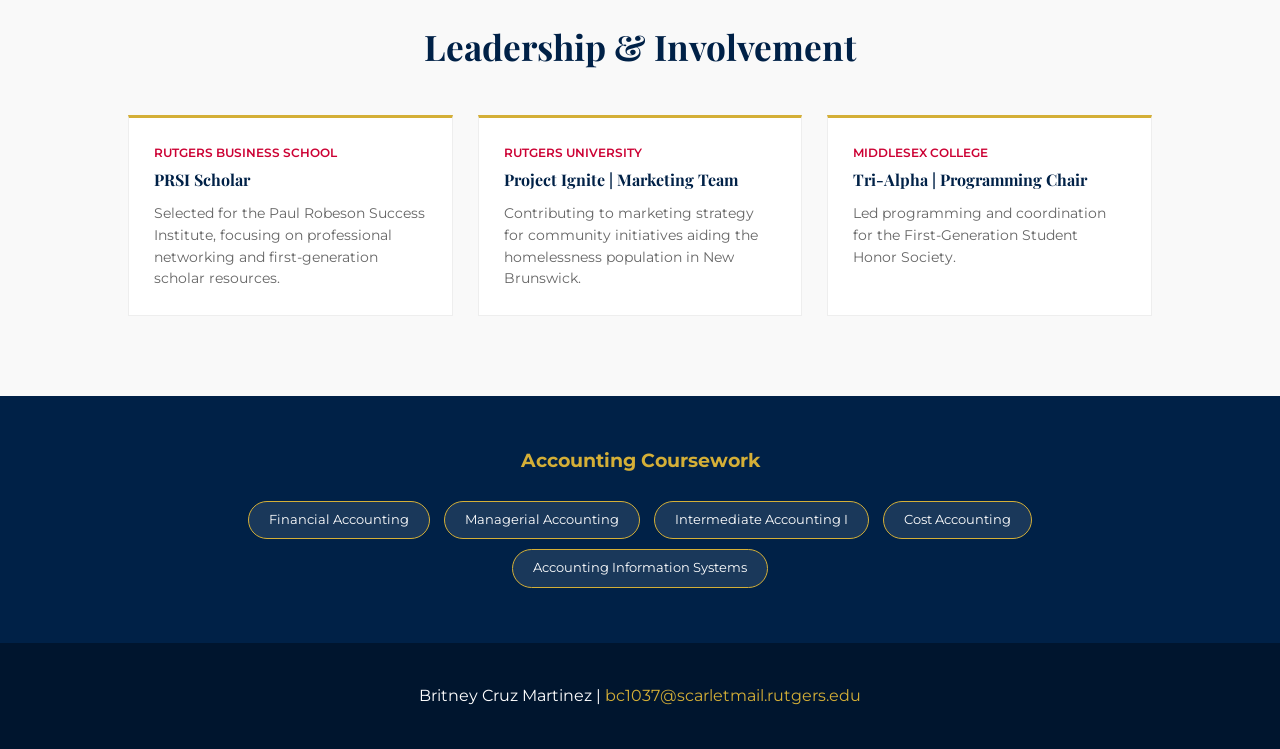
==== commit 6d77e52e: "Update index.html" ====
--- a/index.html
+++ b/index.html
@@ -38,8 +38,8 @@
         nav a:hover { color: var(--gold); }
         .nav-resume { border: 1px solid var(--gold); padding: 7px 15px; color: var(--gold) !important; font-weight: 600; }
 
-        /* --- Hero Section --- */
-        .hero { padding: 80px 10%; display: flex; align-items: center; gap: 50px; min-height: 80vh; background: white; flex-wrap: wrap; }
+        /* --- Hero --- */
+        .hero { padding: 80px 10%; display: flex; align-items: center; gap: 60px; min-height: 70vh; background: white; }
         
         .profile-frame {
             width: 240px;
@@ -47,6 +47,7 @@
             overflow: hidden;
             border: 4px solid var(--navy);
             box-shadow: 10px 10px 0px var(--gold);
+            flex-shrink: 0;
         }
         
         .profile-frame img {
@@ -56,36 +57,58 @@
             object-position: top;
         }
 
-        .hero-content { flex: 1; min-width: 300px; }
         .hero-content h1 { font-family: 'Playfair Display', serif; font-size: 3.5rem; color: var(--navy); line-height: 1.1; }
-        .hero-content h2 { color: var(--gold); font-weight: 400; text-transform: uppercase; letter-spacing: 2px; margin: 10px 0 20px 0; font-size: 1rem; }
+        .hero-content h2 { color: var(--gold); font-weight: 400; text-transform: uppercase; letter-spacing: 2px; margin: 15px 0 25px 0; font-size: 1rem; }
         
-        /* --- Forensic App Feature Box --- */
-        .app-highlight-box {
-            background: var(--off-white);
-            border: 2px solid var(--navy);
-            padding: 25px;
+        /* --- Forensic Button Box --- */
+        .cta-container {
+            display: flex;
+            gap: 20px;
             margin-top: 30px;
-            position: relative;
-            border-left: 8px solid var(--gold);
-        }
-        .app-highlight-box h3 {
+            flex-wrap: wrap;
+        }
+
+        .cta-box {
+            flex: 1;
+            min-width: 250px;
+            padding: 20px;
+            border: 1px solid #eee;
+            background: #fff;
+            transition: var(--transition);
+            text-decoration: none;
+            color: inherit;
+        }
+
+        .cta-box.forensic {
+            border-left: 5px solid var(--navy);
+            background: #f4f7fa;
+        }
+
+        .cta-box h4 {
             font-family: 'Playfair Display', serif;
             color: var(--navy);
-            margin-bottom: 10px;
-            font-size: 1.4rem;
-        }
-        .app-highlight-box p {
-            font-size: 0.9rem;
+            font-size: 1.1rem;
+            margin-bottom: 5px;
+        }
+
+        .cta-box p {
+            font-size: 0.8rem;
+            color: #666;
             margin-bottom: 15px;
-            color: #555;
-        }
-        
-        .btn-group { display: flex; gap: 15px; flex-wrap: wrap; }
-        
+        }
+
+        .btn-link {
+            font-weight: 600;
+            font-size: 0.75rem;
+            text-transform: uppercase;
+            letter-spacing: 1px;
+            color: var(--gold);
+            text-decoration: underline;
+        }
+
         .hero-btn { 
             display: inline-block; 
-            padding: 12px 25px; 
+            padding: 15px 30px; 
             background: var(--navy); 
             color: white; 
             text-decoration: none; 
@@ -96,16 +119,6 @@
             transition: var(--transition); 
         }
         .hero-btn:hover { background: var(--gold); color: var(--navy); }
-        
-        .hero-btn.outline {
-            background: transparent;
-            border: 2px solid var(--navy);
-            color: var(--navy);
-        }
-        .hero-btn.outline:hover {
-            background: var(--navy);
-            color: white;
-        }
 
         /* --- Experience Section --- */
         .experience { padding: 80px 10%; }
@@ -133,10 +146,10 @@
         footer { background: #00152e; color: white; padding: 40px 10%; text-align: center; }
         footer a { color: var(--gold); text-decoration: none; }
 
-        @media (max-width: 768px) {
-            .hero { flex-direction: column; text-align: center; padding: 40px 5%; }
-            .btn-group { justify-content: center; }
+        @media (max-width: 900px) {
+            .hero { flex-direction: column; text-align: center; }
             .profile-frame { margin: 0 auto; }
+            .cta-container { justify-content: center; }
         }
     </style>
 </head>
@@ -154,23 +167,26 @@
     </nav>
 
     <section class="hero" id="about">
-        <div class="profile-container">
-            <div class="profile-frame">
-                <img src="assets/ProfilePic.jpg" alt="Britney Cruz Martinez">
-            </div>
+        <div class="profile-frame">
+            <img src="assets/ProfilePic.jpg" alt="Britney Cruz Martinez">
         </div>
         <div class="hero-content">
             <h1>Hi, I'm Britney.</h1>
             <h2>ACCOUNTING STUDENT @ RUTGERS BUSINESS SCHOOL</h2>
-            <p>Bilingual accounting student with hands-on experience in tax compliance and legal administration. Dedicated to the intersection of tax strategy and analytical precision.</p>
+            <p>Bilingual accounting student with hands-on experience in tax compliance and legal administration. Dedicated to the intersection of tax strategy and analytical precision, I am currently pursuing my degree with the goal of eventually working within forensic or tax accounting. I am committed to delivering high-impact financial solutions while upholding the integrity of the CPA designation.</p>
             
-            <div class="app-highlight-box">
-                <h3>Forensic Audit Interactive</h3>
-                <p>I developed a Pre-Audit Triage tool to simulate the identification of IRS audit risks in corporate expenses. Check it out to see my technical skills in action.</p>
-                <div class="btn-group">
-                    <a href="app.html" class="hero-btn">Launch Forensic App 🔍</a>
-                    <a href="assets/Resume.pdf" class="hero-btn outline" target="_blank">View Resume PDF</a>
-                </div>
+            <div class="cta-container">
+                <a href="assets/Resume.pdf" target="_blank" class="cta-box">
+                    <h4>Professional Resume</h4>
+                    <p>Review my full academic and professional background in PDF format.</p>
+                    <span class="btn-link">View Document →</span>
+                </a>
+
+                <a href="app.html" class="cta-box forensic">
+                    <h4>Think like a Forensic Accountant</h4>
+                    <p>Analyze IRS audit risks in corporate expenses using my interactive tool.</p>
+                    <span class="btn-link" style="color: var(--navy);">Launch Triage App 🔍</span>
+                </a>
             </div>
         </div>
     </section>
@@ -226,19 +242,19 @@
         <h2 class="section-header">Leadership & Involvement</h2>
         <div class="lead-grid">
             <div class="lead-card">
-                <span class="tag-rutgers">Rutgers University</span>
+                <span class="tag-rutgers">Rutgers Business School</span>
                 <h4>PRSI Scholar</h4>
-                <p>Selected for the Paul Robeson Success Institute, a high-impact program focusing on professional networking and community building.</p>
+                <p>Selected for the Paul Robeson Success Institute, focusing on professional networking and first-generation scholar resources.</p>
             </div>
             <div class="lead-card">
                 <span class="tag-rutgers">Rutgers University</span>
                 <h4>Project Ignite | Marketing Team</h4>
-                <p>Contributing to marketing strategy for a community-based initiative dedicated to providing resources and aid to the homelessness population in New Brunswick.</p>
+                <p>Contributing to marketing strategy for community initiatives aiding the homelessness population in New Brunswick.</p>
             </div>
             <div class="lead-card">
                 <span class="tag-rutgers">Middlesex College</span>
                 <h4>Tri-Alpha | Programming Chair</h4>
-                <p>Led programming for the First-Generation Student Honor Society, managing induction ceremonies and member engagement events.</p>
+                <p>Led programming and coordination for the First-Generation Student Honor Society.</p>
             </div>
         </div>
     </section>
@@ -254,9 +270,6 @@
 
     <footer>
         <p>Britney Cruz Martinez | <a href="mailto:bc1037@scarletmail.rutgers.edu">bc1037@scarletmail.rutgers.edu</a></p>
-        <div style="margin-top: 15px; font-size: 0.8rem;">
-            <a href="https://www.linkedin.com/in/britneycruz" target="_blank">LinkedIn Profile</a> | North Brunswick, NJ
-        </div>
     </footer>
 
 </body>
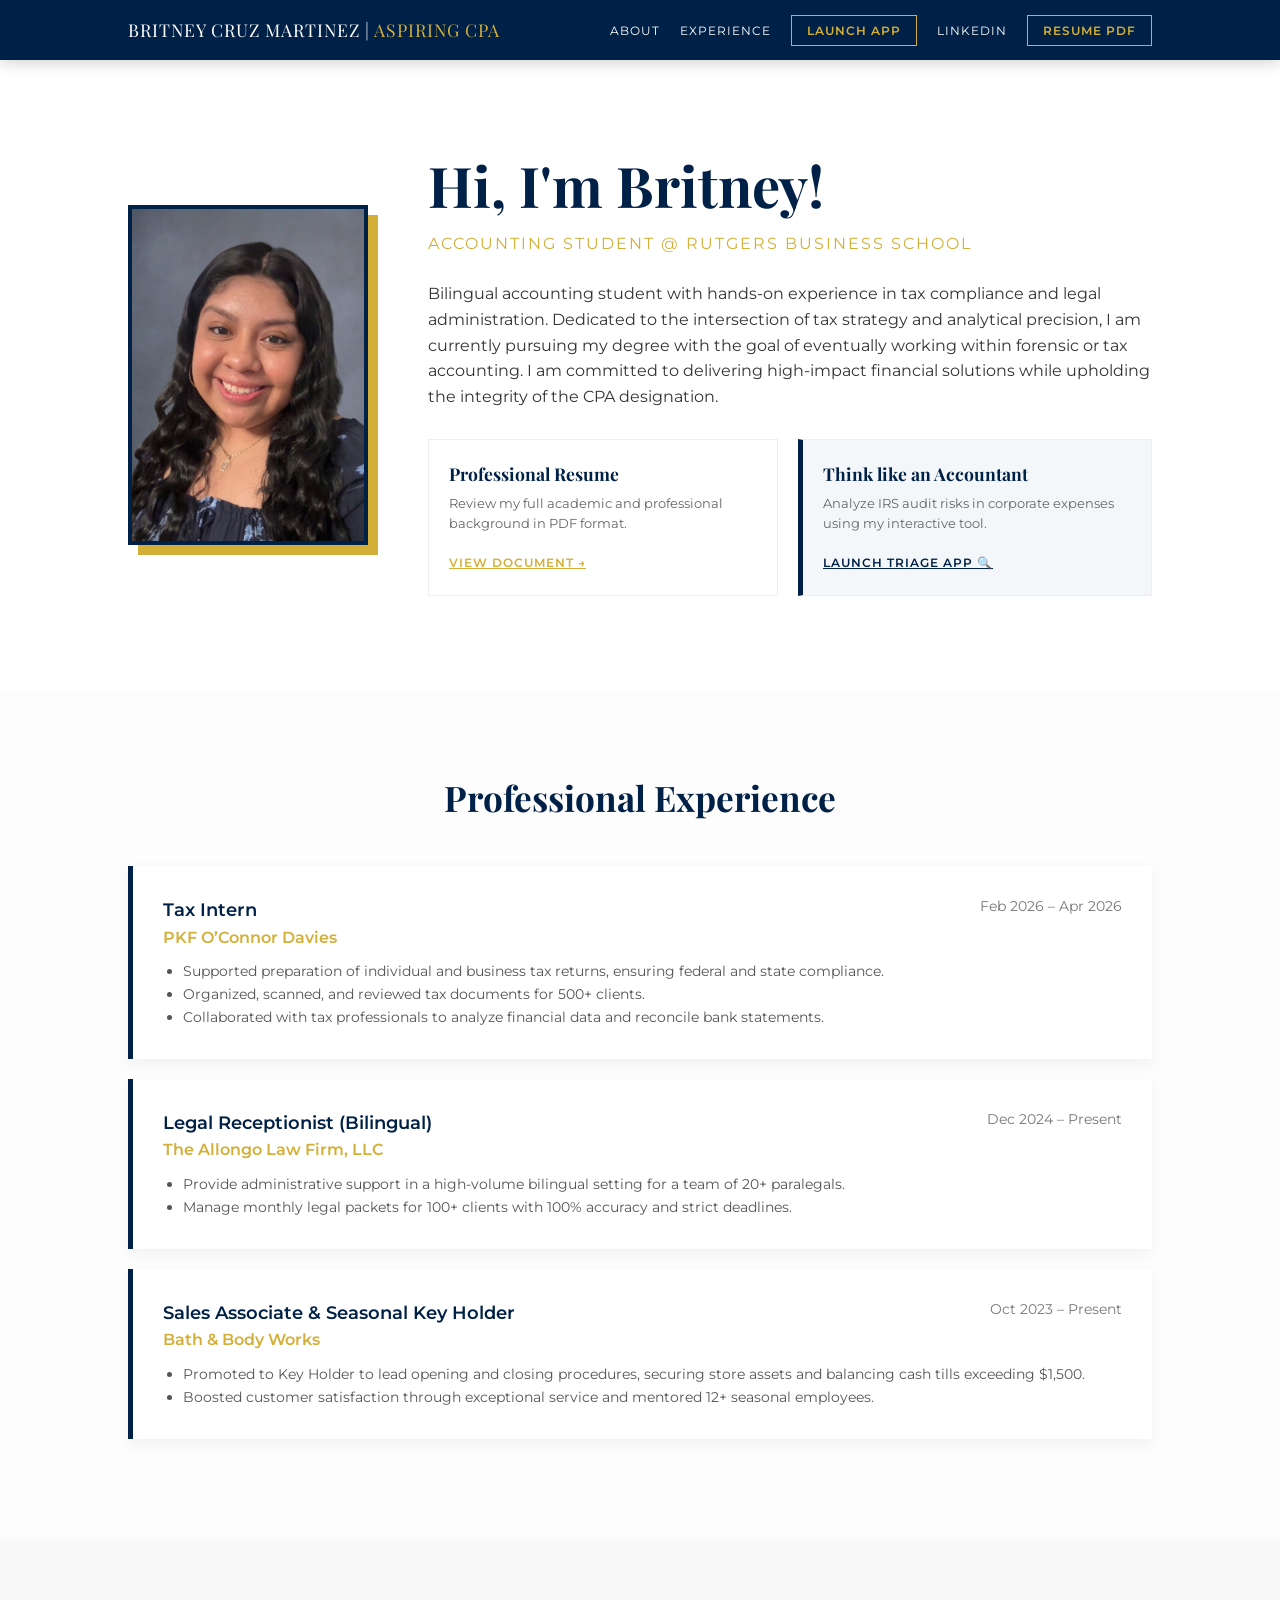
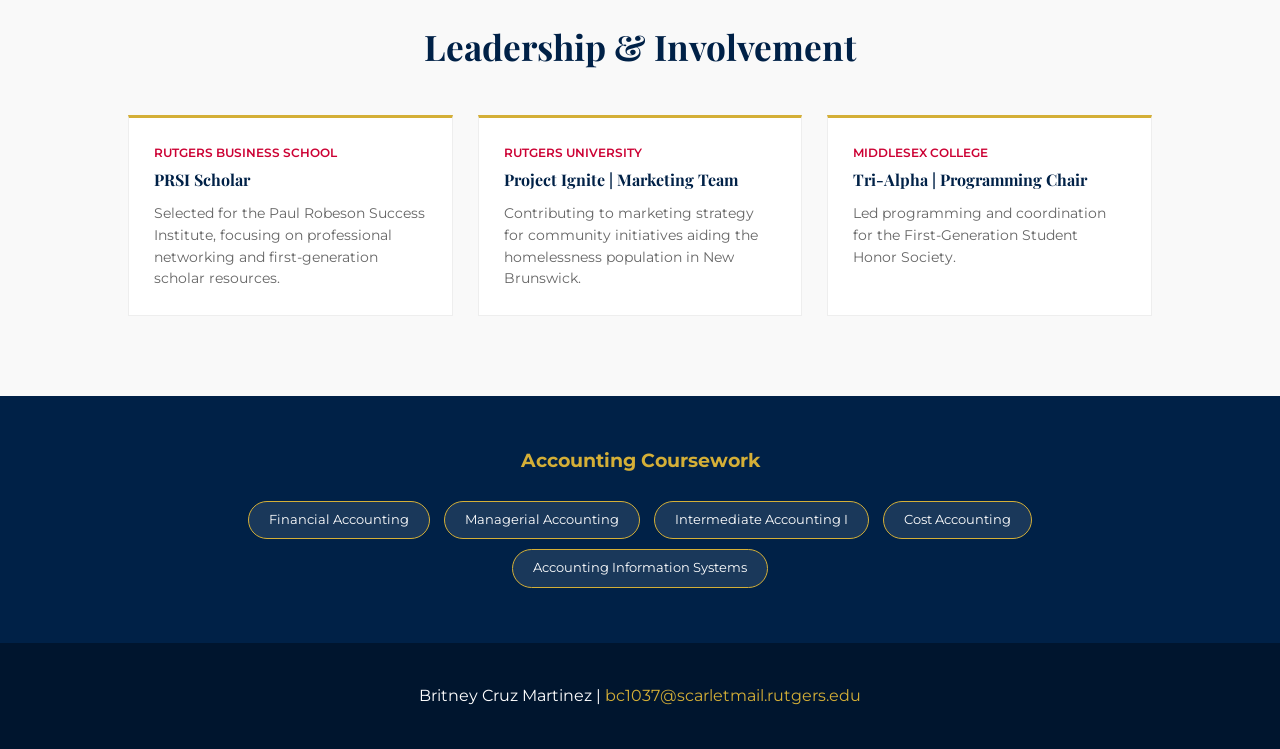
==== commit 2a126230: "Update index.html" ====
--- a/index.html
+++ b/index.html
@@ -171,7 +171,7 @@
             <img src="assets/ProfilePic.jpg" alt="Britney Cruz Martinez">
         </div>
         <div class="hero-content">
-            <h1>Hi, I'm Britney.</h1>
+            <h1>Hi, I'm Britney!</h1>
             <h2>ACCOUNTING STUDENT @ RUTGERS BUSINESS SCHOOL</h2>
             <p>Bilingual accounting student with hands-on experience in tax compliance and legal administration. Dedicated to the intersection of tax strategy and analytical precision, I am currently pursuing my degree with the goal of eventually working within forensic or tax accounting. I am committed to delivering high-impact financial solutions while upholding the integrity of the CPA designation.</p>
             
@@ -183,7 +183,7 @@
                 </a>
 
                 <a href="app.html" class="cta-box forensic">
-                    <h4>Think like a Forensic Accountant</h4>
+                    <h4>Think like an Accountant</h4>
                     <p>Analyze IRS audit risks in corporate expenses using my interactive tool.</p>
                     <span class="btn-link" style="color: var(--navy);">Launch Triage App 🔍</span>
                 </a>
